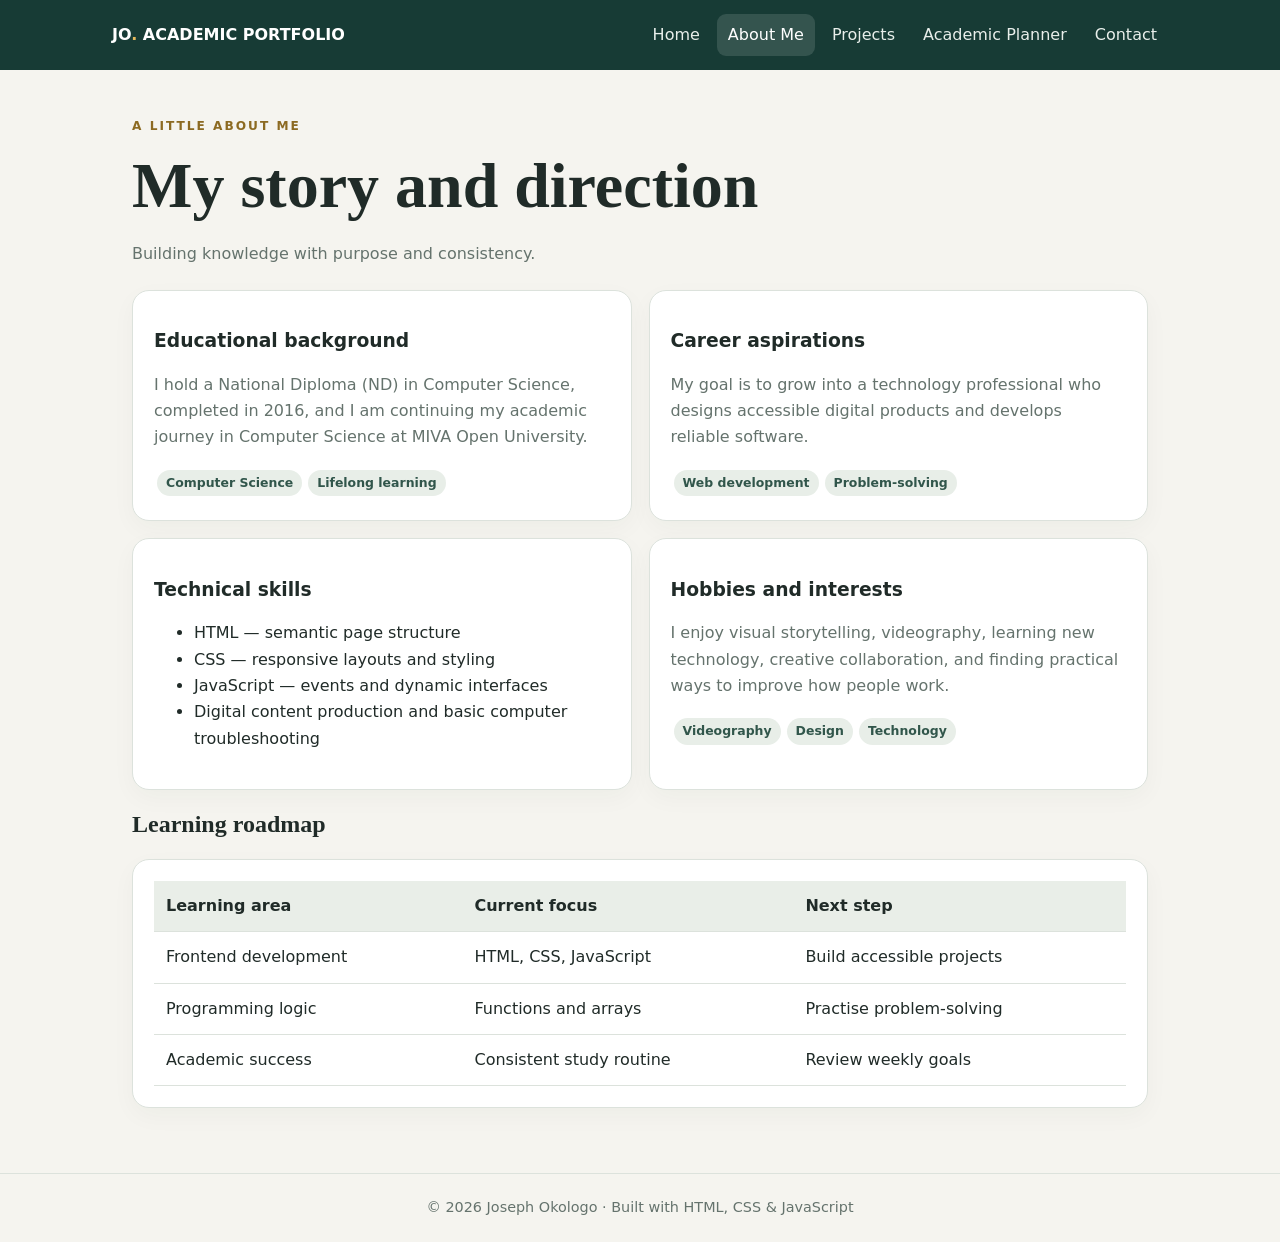
==== about.html @ a7e72e0b "Upload academic portfolio website files Add the HTML pages, responsive CSS stylesheet, and JavaScrip" ====
<!doctype html><html lang="en"><head><meta charset="utf-8"><meta name="viewport" content="width=device-width,initial-scale=1"><meta name="description" content="Joseph Okologo's academic portfolio and student planner"><title>About Me | Joseph Okologo</title><link rel="stylesheet" href="styles.css"><script src="script.js" defer></script></head><body><header><div class="nav"><div class="brand">JO<span>.</span> ACADEMIC PORTFOLIO</div><nav aria-label="Main navigation"><a href="index.html" >Home</a><a href="about.html" aria-current=page>About Me</a><a href="projects.html" >Projects</a><a href="planner.html" >Academic Planner</a><a href="contact.html" >Contact</a></nav></div></header><main class="container"><div class="section-head"><div class="eyebrow">A little about me</div><h1>My story and direction</h1><p class="muted">Building knowledge with purpose and consistency.</p></div><div class="grid2"><article class="card"><h3>Educational background</h3><p>I hold a National Diploma (ND) in Computer Science, completed in 2016, and I am continuing my academic journey in Computer Science at MIVA Open University.</p><span class="tag">Computer Science</span><span class="tag">Lifelong learning</span></article><article class="card"><h3>Career aspirations</h3><p>My goal is to grow into a technology professional who designs accessible digital products and develops reliable software.</p><span class="tag">Web development</span><span class="tag">Problem-solving</span></article><article class="card"><h3>Technical skills</h3><ul><li>HTML — semantic page structure</li><li>CSS — responsive layouts and styling</li><li>JavaScript — events and dynamic interfaces</li><li>Digital content production and basic computer troubleshooting</li></ul></article><article class="card"><h3>Hobbies and interests</h3><p>I enjoy visual storytelling, videography, learning new technology, creative collaboration, and finding practical ways to improve how people work.</p><span class="tag">Videography</span><span class="tag">Design</span><span class="tag">Technology</span></article></div><h2>Learning roadmap</h2><div class="panel table-wrap"><table><thead><tr><th>Learning area</th><th>Current focus</th><th>Next step</th></tr></thead><tbody><tr><td>Frontend development</td><td>HTML, CSS, JavaScript</td><td>Build accessible projects</td></tr><tr><td>Programming logic</td><td>Functions and arrays</td><td>Practise problem-solving</td></tr><tr><td>Academic success</td><td>Consistent study routine</td><td>Review weekly goals</td></tr></tbody></table></div></main><footer>© <span data-year></span> Joseph Okologo · Built with HTML, CSS & JavaScript</footer></body></html>
---- styles.css ----
*{box-sizing:border-box} :root{--green:#173b35;--gold:#e5b95c;--paper:#f5f4ef;--ink:#202b28;--muted:#65736d;--line:#dce2dc}body{margin:0;background:var(--paper);color:var(--ink);font:16px/1.65 Inter,system-ui,sans-serif}header{background:var(--green);color:#fff;position:sticky;top:0;z-index:5}.nav{max-width:1100px;margin:auto;padding:14px 22px;display:flex;align-items:center;justify-content:space-between;gap:16px;flex-wrap:wrap}.brand{font-weight:800}.brand span{color:var(--gold)}nav{display:flex;gap:6px;flex-wrap:wrap}nav a{color:#e9efeb;text-decoration:none;padding:8px 11px;border-radius:9px}nav a:hover,nav a[aria-current=page]{background:#ffffff20;color:#fff}.container{max-width:1060px;margin:auto;padding:38px 22px 65px}.hero{display:grid;grid-template-columns:1.25fr .75fr;gap:30px;align-items:center;padding:20px 0 38px}.eyebrow{text-transform:uppercase;letter-spacing:2px;font-size:.76rem;font-weight:800;color:#8c6a22}h1,h2,h3{line-height:1.2}h1,h2{font-family:Georgia,serif}h1{font-size:clamp(2.4rem,6vw,4rem);margin:12px 0}h1 em{color:#92702a;font-weight:400}.lead{font-size:1.1rem;color:var(--muted)}.portrait{min-height:300px;border-radius:24px;background:linear-gradient(145deg,#244c43,#102a25);display:grid;place-items:center;text-align:center;color:white;padding:25px}.avatar{width:125px;height:125px;border-radius:50%;background:var(--gold);color:var(--green);display:grid;place-items:center;margin:auto;font:700 2.8rem Georgia;border:5px solid #ffffff50}.actions{display:flex;gap:10px;flex-wrap:wrap;margin-top:22px}.btn{display:inline-block;border:0;border-radius:999px;padding:11px 18px;background:var(--green);color:#fff;font-weight:700;text-decoration:none;cursor:pointer}.btn.gold{background:var(--gold);color:#18221f}.btn:hover{opacity:.88;transform:translateY(-1px)}.grid2,.grid3,.stats{display:grid;gap:17px}.grid2{grid-template-columns:repeat(2,minmax(0,1fr))}.grid3{grid-template-columns:repeat(3,minmax(0,1fr))}.stats{grid-template-columns:repeat(3,1fr);margin:12px 0 32px}.card,.panel,.stat{background:white;border:1px solid var(--line);border-radius:17px;padding:21px;box-shadow:0 8px 24px #1a352509}.stat strong{display:block;font:700 1.8rem Georgia;color:var(--green)}.muted,.card p{color:var(--muted)}.section-head{margin:8px 0 22px}.section-head h1,.section-head h2{margin-bottom:7px}.tag{display:inline-block;padding:3px 9px;border-radius:99px;background:#e8eee8;color:#31564b;font-size:.78rem;font-weight:700;margin:3px}.project-art{height:130px;border-radius:12px;margin-bottom:14px;display:grid;place-items:center;font-size:2.4rem;background:linear-gradient(135deg,#e8d7aa,#f5eee0)}.green{background:linear-gradient(135deg,#21493e,#b7d1bf)}.blue{background:linear-gradient(135deg,#c7d9df,#edf2f3)}.link{color:#275b4c;font-weight:800}.field{display:flex;flex-direction:column;gap:6px;margin-bottom:14px}label{font-weight:700;font-size:.92rem}input,textarea{font:inherit;padding:12px;border:1px solid #cbd5ce;border-radius:10px;width:100%}textarea{min-height:120px;resize:vertical}.form-grid{display:grid;grid-template-columns:1fr 1fr;gap:0 15px}.full{grid-column:1/-1}.feedback{font-size:.9rem}.error{color:#b42318}.success{color:#24754c}.task-form{display:flex;gap:10px;margin-bottom:18px}.task-form input{flex:1}.task-list{list-style:none;padding:0;display:grid;gap:10px}.task{display:flex;align-items:center;gap:12px;padding:13px;border:1px solid var(--line);border-radius:12px;background:#fff}.task span{flex:1;overflow-wrap:anywhere}.task.done span{text-decoration:line-through;color:var(--muted)}.task input[type=checkbox]{width:18px;accent-color:var(--green)}.delete{border:0;background:#fbe8e6;color:#9b2c24;border-radius:8px;padding:7px 10px;cursor:pointer}.table-wrap{overflow:auto}table{width:100%;border-collapse:collapse;min-width:440px}td,th{text-align:left;padding:12px;border-bottom:1px solid var(--line)}th{background:#e9eee8}audio{width:100%}footer{text-align:center;border-top:1px solid var(--line);padding:22px;color:var(--muted);font-size:.9rem}@media(max-width:760px){.hero{grid-template-columns:1fr}.grid3{grid-template-columns:1fr}.grid2,.form-grid{grid-template-columns:1fr}.full{grid-column:auto}.stats{grid-template-columns:1fr}.task-form{flex-direction:column}.container{padding:26px 16px 48px}.nav{align-items:flex-start;flex-direction:column}nav{overflow-x:auto;flex-wrap:nowrap;width:100%}nav a{white-space:nowrap}}
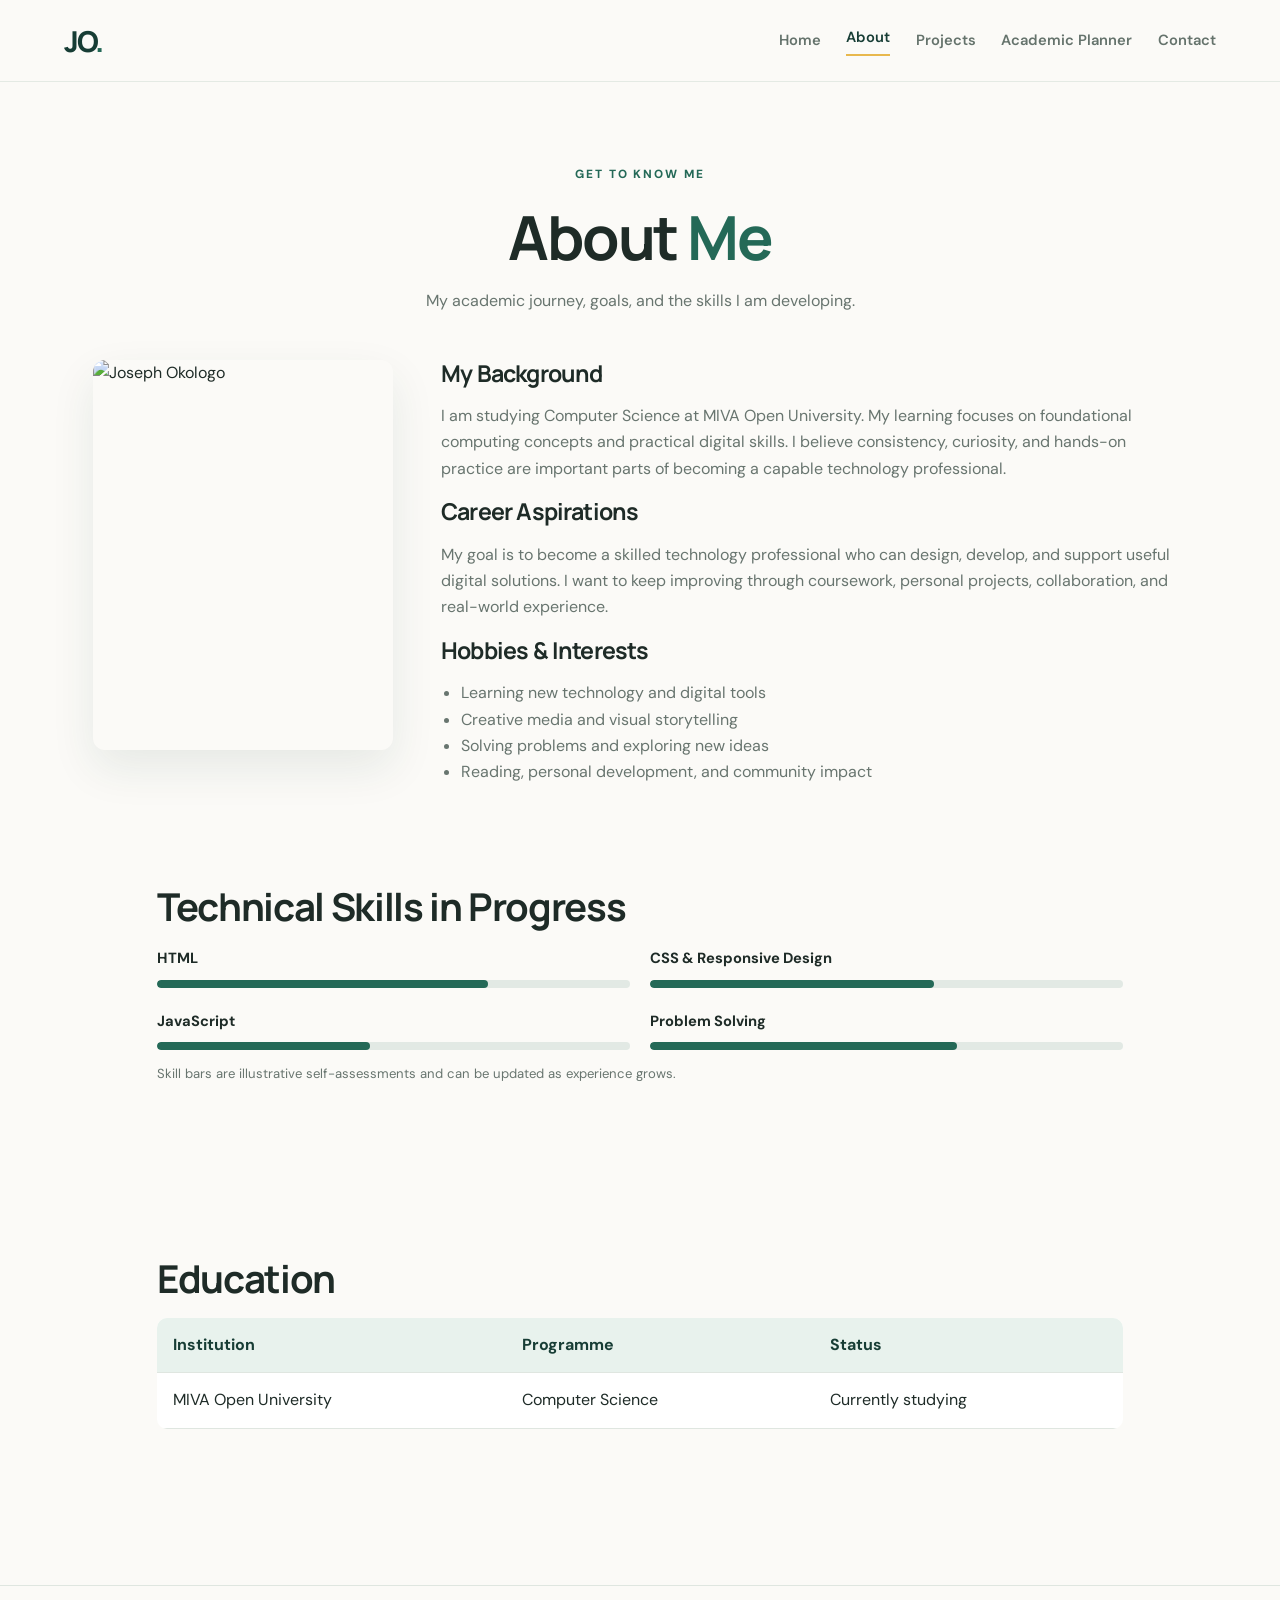
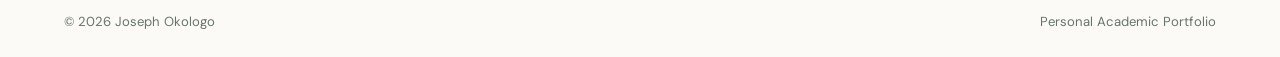
==== commit 757be38f: "Upload academic portfolio website files" ====
--- a/about.html
+++ b/about.html
@@ -1 +1 @@
-<!doctype html><html lang="en"><head><meta charset="utf-8"><meta name="viewport" content="width=device-width,initial-scale=1"><meta name="description" content="Joseph Okologo's academic portfolio and student planner"><title>About Me | Joseph Okologo</title><link rel="stylesheet" href="styles.css"><script src="script.js" defer></script></head><body><header><div class="nav"><div class="brand">JO<span>.</span> ACADEMIC PORTFOLIO</div><nav aria-label="Main navigation"><a href="index.html" >Home</a><a href="about.html" aria-current=page>About Me</a><a href="projects.html" >Projects</a><a href="planner.html" >Academic Planner</a><a href="contact.html" >Contact</a></nav></div></header><main class="container"><div class="section-head"><div class="eyebrow">A little about me</div><h1>My story and direction</h1><p class="muted">Building knowledge with purpose and consistency.</p></div><div class="grid2"><article class="card"><h3>Educational background</h3><p>I hold a National Diploma (ND) in Computer Science, completed in 2016, and I am continuing my academic journey in Computer Science at MIVA Open University.</p><span class="tag">Computer Science</span><span class="tag">Lifelong learning</span></article><article class="card"><h3>Career aspirations</h3><p>My goal is to grow into a technology professional who designs accessible digital products and develops reliable software.</p><span class="tag">Web development</span><span class="tag">Problem-solving</span></article><article class="card"><h3>Technical skills</h3><ul><li>HTML — semantic page structure</li><li>CSS — responsive layouts and styling</li><li>JavaScript — events and dynamic interfaces</li><li>Digital content production and basic computer troubleshooting</li></ul></article><article class="card"><h3>Hobbies and interests</h3><p>I enjoy visual storytelling, videography, learning new technology, creative collaboration, and finding practical ways to improve how people work.</p><span class="tag">Videography</span><span class="tag">Design</span><span class="tag">Technology</span></article></div><h2>Learning roadmap</h2><div class="panel table-wrap"><table><thead><tr><th>Learning area</th><th>Current focus</th><th>Next step</th></tr></thead><tbody><tr><td>Frontend development</td><td>HTML, CSS, JavaScript</td><td>Build accessible projects</td></tr><tr><td>Programming logic</td><td>Functions and arrays</td><td>Practise problem-solving</td></tr><tr><td>Academic success</td><td>Consistent study routine</td><td>Review weekly goals</td></tr></tbody></table></div></main><footer>© <span data-year></span> Joseph Okologo · Built with HTML, CSS & JavaScript</footer></body></html>+<!doctype html><html lang="en"><head><meta charset="utf-8"><meta name="viewport" content="width=device-width, initial-scale=1"><title>About Me | Joseph Okologo</title><link rel="stylesheet" href="styles.css"><script src="script.js" defer></script></head><body><header class="site-header"><a class="brand" href="index.html">JO<span>.</span></a><button class="menu-toggle" aria-label="Toggle navigation" aria-expanded="false">☰</button><nav class="nav"><a href="index.html">Home</a><a class="active" href="about.html">About</a><a href="projects.html">Projects</a><a href="planner.html">Academic Planner</a><a href="contact.html">Contact</a></nav></header><main class="page-main"><section class="page-intro"><p class="eyebrow">GET TO KNOW ME</p><h1>About <span>Me</span></h1><p>My academic journey, goals, and the skills I am developing.</p></section><section class="profile-layout"><img class="about-portrait" src="assets/joseph.jpeg" alt="Joseph Okologo"><div><h2>My Background</h2><p>I am studying Computer Science at MIVA Open University. My learning focuses on foundational computing concepts and practical digital skills. I believe consistency, curiosity, and hands-on practice are important parts of becoming a capable technology professional.</p><h2>Career Aspirations</h2><p>My goal is to become a skilled technology professional who can design, develop, and support useful digital solutions. I want to keep improving through coursework, personal projects, collaboration, and real-world experience.</p><h2>Hobbies & Interests</h2><ul class="clean-list"><li>Learning new technology and digital tools</li><li>Creative media and visual storytelling</li><li>Solving problems and exploring new ideas</li><li>Reading, personal development, and community impact</li></ul></div></section><section class="section"><h2>Technical Skills in Progress</h2><div class="skill-list"><div><span>HTML</span><div class="skill-track"><i style="width:70%"></i></div></div><div><span>CSS & Responsive Design</span><div class="skill-track"><i style="width:60%"></i></div></div><div><span>JavaScript</span><div class="skill-track"><i style="width:45%"></i></div></div><div><span>Problem Solving</span><div class="skill-track"><i style="width:65%"></i></div></div></div><p class="small-note">Skill bars are illustrative self-assessments and can be updated as experience grows.</p></section><section class="section"><h2>Education</h2><div class="table-wrap"><table><thead><tr><th>Institution</th><th>Programme</th><th>Status</th></tr></thead><tbody><tr><td>MIVA Open University</td><td>Computer Science</td><td>Currently studying</td></tr></tbody></table></div></section></main><footer class="footer"><span>© <span data-year></span> Joseph Okologo</span><span>Personal Academic Portfolio</span></footer></body></html>
--- a/styles.css
+++ b/styles.css
@@ -1 +1,2 @@
-*{box-sizing:border-box} :root{--green:#173b35;--gold:#e5b95c;--paper:#f5f4ef;--ink:#202b28;--muted:#65736d;--line:#dce2dc}body{margin:0;background:var(--paper);color:var(--ink);font:16px/1.65 Inter,system-ui,sans-serif}header{background:var(--green);color:#fff;position:sticky;top:0;z-index:5}.nav{max-width:1100px;margin:auto;padding:14px 22px;display:flex;align-items:center;justify-content:space-between;gap:16px;flex-wrap:wrap}.brand{font-weight:800}.brand span{color:var(--gold)}nav{display:flex;gap:6px;flex-wrap:wrap}nav a{color:#e9efeb;text-decoration:none;padding:8px 11px;border-radius:9px}nav a:hover,nav a[aria-current=page]{background:#ffffff20;color:#fff}.container{max-width:1060px;margin:auto;padding:38px 22px 65px}.hero{display:grid;grid-template-columns:1.25fr .75fr;gap:30px;align-items:center;padding:20px 0 38px}.eyebrow{text-transform:uppercase;letter-spacing:2px;font-size:.76rem;font-weight:800;color:#8c6a22}h1,h2,h3{line-height:1.2}h1,h2{font-family:Georgia,serif}h1{font-size:clamp(2.4rem,6vw,4rem);margin:12px 0}h1 em{color:#92702a;font-weight:400}.lead{font-size:1.1rem;color:var(--muted)}.portrait{min-height:300px;border-radius:24px;background:linear-gradient(145deg,#244c43,#102a25);display:grid;place-items:center;text-align:center;color:white;padding:25px}.avatar{width:125px;height:125px;border-radius:50%;background:var(--gold);color:var(--green);display:grid;place-items:center;margin:auto;font:700 2.8rem Georgia;border:5px solid #ffffff50}.actions{display:flex;gap:10px;flex-wrap:wrap;margin-top:22px}.btn{display:inline-block;border:0;border-radius:999px;padding:11px 18px;background:var(--green);color:#fff;font-weight:700;text-decoration:none;cursor:pointer}.btn.gold{background:var(--gold);color:#18221f}.btn:hover{opacity:.88;transform:translateY(-1px)}.grid2,.grid3,.stats{display:grid;gap:17px}.grid2{grid-template-columns:repeat(2,minmax(0,1fr))}.grid3{grid-template-columns:repeat(3,minmax(0,1fr))}.stats{grid-template-columns:repeat(3,1fr);margin:12px 0 32px}.card,.panel,.stat{background:white;border:1px solid var(--line);border-radius:17px;padding:21px;box-shadow:0 8px 24px #1a352509}.stat strong{display:block;font:700 1.8rem Georgia;color:var(--green)}.muted,.card p{color:var(--muted)}.section-head{margin:8px 0 22px}.section-head h1,.section-head h2{margin-bottom:7px}.tag{display:inline-block;padding:3px 9px;border-radius:99px;background:#e8eee8;color:#31564b;font-size:.78rem;font-weight:700;margin:3px}.project-art{height:130px;border-radius:12px;margin-bottom:14px;display:grid;place-items:center;font-size:2.4rem;background:linear-gradient(135deg,#e8d7aa,#f5eee0)}.green{background:linear-gradient(135deg,#21493e,#b7d1bf)}.blue{background:linear-gradient(135deg,#c7d9df,#edf2f3)}.link{color:#275b4c;font-weight:800}.field{display:flex;flex-direction:column;gap:6px;margin-bottom:14px}label{font-weight:700;font-size:.92rem}input,textarea{font:inherit;padding:12px;border:1px solid #cbd5ce;border-radius:10px;width:100%}textarea{min-height:120px;resize:vertical}.form-grid{display:grid;grid-template-columns:1fr 1fr;gap:0 15px}.full{grid-column:1/-1}.feedback{font-size:.9rem}.error{color:#b42318}.success{color:#24754c}.task-form{display:flex;gap:10px;margin-bottom:18px}.task-form input{flex:1}.task-list{list-style:none;padding:0;display:grid;gap:10px}.task{display:flex;align-items:center;gap:12px;padding:13px;border:1px solid var(--line);border-radius:12px;background:#fff}.task span{flex:1;overflow-wrap:anywhere}.task.done span{text-decoration:line-through;color:var(--muted)}.task input[type=checkbox]{width:18px;accent-color:var(--green)}.delete{border:0;background:#fbe8e6;color:#9b2c24;border-radius:8px;padding:7px 10px;cursor:pointer}.table-wrap{overflow:auto}table{width:100%;border-collapse:collapse;min-width:440px}td,th{text-align:left;padding:12px;border-bottom:1px solid var(--line)}th{background:#e9eee8}audio{width:100%}footer{text-align:center;border-top:1px solid var(--line);padding:22px;color:var(--muted);font-size:.9rem}@media(max-width:760px){.hero{grid-template-columns:1fr}.grid3{grid-template-columns:1fr}.grid2,.form-grid{grid-template-columns:1fr}.full{grid-column:auto}.stats{grid-template-columns:1fr}.task-form{flex-direction:column}.container{padding:26px 16px 48px}.nav{align-items:flex-start;flex-direction:column}nav{overflow-x:auto;flex-wrap:nowrap;width:100%}nav a{white-space:nowrap}}
+@import url('https://fonts.googleapis.com/css2?family=DM+Sans:wght@400;500;600;700&family=Manrope:wght@400;500;600;700;800&display=swap');
+:root{--green:#173d35;--green2:#246957;--mint:#e8f2ed;--gold:#e8b84d;--ink:#1e2b27;--muted:#68756f;--paper:#fbfaf7;--line:#dfe6e0;--white:#fff;--shadow:0 18px 45px rgba(23,61,53,.09)}*{box-sizing:border-box}html{scroll-behavior:smooth}body{margin:0;background:var(--paper);color:var(--ink);font-family:'DM Sans',Arial,sans-serif;line-height:1.65}h1,h2,h3{font-family:Manrope,'DM Sans',sans-serif;line-height:1.18;letter-spacing:-.035em}h1{font-size:clamp(2.5rem,6vw,4.7rem);margin:.4rem 0 1rem}h2{font-size:clamp(1.65rem,3vw,2.5rem);margin:.4rem 0 1rem}h3{font-size:1.25rem}p{color:var(--muted)}a{color:inherit;text-decoration:none}.site-header{height:82px;padding:0 max(5vw,24px);display:flex;align-items:center;justify-content:space-between;background:rgba(251,250,247,.94);border-bottom:1px solid rgba(223,230,224,.8);position:sticky;top:0;z-index:20;backdrop-filter:blur(14px)}.brand{font:800 1.8rem Manrope,sans-serif;color:var(--green);letter-spacing:-.08em}.brand span,h1 span{color:var(--green2)}.nav{display:flex;align-items:center;gap:1.6rem}.nav a{font-size:.92rem;font-weight:600;color:#65736c;transition:color .2s}.nav a:hover,.nav a.active{color:var(--green)}.nav a.active:after{content:'';display:block;height:2px;background:var(--gold);margin-top:5px}.menu-toggle{display:none;background:none;border:0;font-size:1.5rem;color:var(--green)}main{min-height:65vh}.hero{max-width:1180px;margin:auto;padding:80px 28px 86px;display:grid;grid-template-columns:1.2fr .8fr;gap:5rem;align-items:center;min-height:570px}.eyebrow{font-size:.74rem;letter-spacing:.16em;font-weight:800;color:var(--green2);margin:0 0 1rem}.hero .lead{font-size:1.15rem;max-width:570px}.actions{display:flex;gap:12px;flex-wrap:wrap;margin-top:2rem}.button{display:inline-flex;align-items:center;justify-content:center;border:1px solid var(--green);background:var(--green);color:white;border-radius:7px;padding:12px 19px;font:700 .92rem 'DM Sans',sans-serif;cursor:pointer;transition:transform .2s,background .2s}.button:hover{background:var(--green2);transform:translateY(-2px)}.button-outline{background:transparent;color:var(--green)}.button-outline:hover{color:white}.portrait-wrap{position:relative;max-width:390px;justify-self:center}.portrait-wrap:before{content:'';position:absolute;inset:22px -20px -20px 20px;background:var(--gold);border-radius:180px 180px 20px 20px;opacity:.9}.portrait{position:relative;display:block;width:100%;height:470px;object-fit:cover;object-position:center 25%;border-radius:180px 180px 20px 20px;box-shadow:var(--shadow)}.section{padding:76px max(5vw,24px);max-width:1250px;margin:auto}.section-heading{text-align:center;max-width:680px;margin:0 auto 2.5rem}.section-heading p:last-child{max-width:590px;margin:0 auto}.cards{display:grid;gap:20px}.three{grid-template-columns:repeat(3,minmax(0,1fr))}.card{background:white;border:1px solid var(--line);border-radius:14px;overflow:hidden;box-shadow:0 5px 18px rgba(23,61,53,.035);transition:transform .25s,box-shadow .25s}.card:hover{transform:translateY(-5px);box-shadow:var(--shadow)}.card:not(.project-card){padding:28px}.card-icon{display:grid;place-items:center;width:42px;height:42px;background:var(--mint);color:var(--green);border-radius:10px;font-size:1.4rem}.card p{font-size:.95rem}.text-link{font-weight:800;color:var(--green2);font-size:.92rem}.text-link:hover{text-decoration:underline}.tinted{background:var(--mint);max-width:none;padding-left:max(5vw,24px);padding-right:max(5vw,24px)}.split{max-width:1100px;margin:auto;display:grid;grid-template-columns:1fr 1fr;gap:5rem;align-items:center}.quote-card{background:var(--green);padding:35px;border-radius:14px;color:white}.quote-card p{font:600 1.35rem/1.5 Manrope,sans-serif;color:white}.quote-card span{color:#d5e5dd;font-size:.9rem}.footer{display:flex;justify-content:space-between;gap:1rem;padding:25px max(5vw,24px);border-top:1px solid var(--line);font-size:.82rem;color:var(--muted)}.page-main{max-width:1150px;margin:auto;padding:55px 28px 80px}.page-intro{text-align:center;padding:28px 0 45px}.page-intro h1{font-size:clamp(2.4rem,5vw,3.8rem)}.page-intro p:last-child{max-width:650px;margin:0 auto}.profile-layout{display:grid;grid-template-columns:300px 1fr;gap:3rem;align-items:start}.about-portrait{width:100%;height:390px;object-fit:cover;object-position:center 20%;border-radius:12px;box-shadow:var(--shadow)}.profile-layout h2{font-size:1.45rem;margin-top:0}.profile-layout p{margin-top:0}.clean-list{color:var(--muted);padding-left:1.25rem}.skill-list{display:grid;grid-template-columns:1fr 1fr;gap:20px}.skill-list span{font-weight:700;font-size:.92rem}.skill-track{height:8px;background:#e2e9e4;border-radius:20px;margin-top:8px;overflow:hidden}.skill-track i{display:block;height:100%;background:var(--green2);border-radius:20px}.small-note{font-size:.82rem}.table-wrap{overflow-x:auto}table{border-collapse:collapse;width:100%;background:white;border-radius:10px;overflow:hidden}th,td{text-align:left;padding:14px 16px;border-bottom:1px solid var(--line)}th{background:var(--mint);color:var(--green)}.project-grid{margin-bottom:40px}.project-art{height:210px;padding:20px;position:relative;display:flex;align-items:center;justify-content:center;overflow:hidden}.project-art>span{position:absolute;top:12px;left:16px;font-size:.8rem;font-weight:800;opacity:.7}.art-one{background:#e4eee8}.art-two{background:#f5e8c8}.art-three{background:#e8e7f2}.mini-window,.task-demo,.form-demo{background:white;border-radius:10px;box-shadow:0 12px 30px #183d3520;padding:18px;width:65%;min-height:115px}.mini-window b{display:block;color:var(--green);font-size:1.5rem;margin-bottom:12px}.mini-window i,.form-demo i{display:block;height:7px;background:#dce6df;border-radius:6px;margin:8px 0;width:85%}.mini-window i:last-child{width:55%}.task-demo{width:75%;font-size:.8rem}.task-demo p{margin:7px 0;color:#52635e}.form-demo b{display:block;color:var(--green2);margin-top:15px}.project-content{padding:22px}.project-content h2{font-size:1.35rem}.project-content p:not(.eyebrow){font-size:.91rem}.learning-video{display:block;width:min(100%,700px);max-height:390px;background:#111;border-radius:12px;margin:20px auto 8px}.section.tinted h2,.section.tinted>p{text-align:center}.planner-panel{max-width:800px;margin:0 auto;background:white;border:1px solid var(--line);padding:clamp(20px,4vw,38px);border-radius:16px;box-shadow:var(--shadow)}.planner-top{display:flex;justify-content:space-between;gap:1rem;align-items:center}.planner-top h2{font-size:1.6rem;margin-bottom:.3rem}.muted{font-size:.9rem;margin-top:0}.task-count{background:var(--mint);border-radius:10px;padding:10px 16px;text-align:center;min-width:86px}.task-count strong,.task-count span{display:block}.task-count strong{font-size:1.4rem;color:var(--green)}.task-count span{font-size:.75rem;color:var(--muted)}.task-form{margin:25px 0}.task-form label,.form-field label{display:block;font-size:.9rem;font-weight:700;margin-bottom:7px}.input-row{display:flex;gap:10px}input,textarea{width:100%;border:1px solid #cfdad2;border-radius:7px;padding:12px 13px;font:inherit;color:var(--ink);background:#fff}input:focus,textarea:focus{outline:2px solid #a5c7b7;border-color:var(--green2)}.input-row input{flex:1;min-width:0}.planner-filters{display:flex;gap:8px;border-bottom:1px solid var(--line);padding-bottom:14px}.filter-button{background:transparent;border:1px solid var(--line);border-radius:20px;padding:7px 13px;color:var(--muted);cursor:pointer}.filter-button.active{background:var(--green);color:white;border-color:var(--green)}.task-list{list-style:none;margin:0;padding:0}.task-item{display:flex;align-items:center;gap:12px;padding:14px 3px;border-bottom:1px solid #edf0ed}.task-item input[type=checkbox]{width:18px;height:18px;accent-color:var(--green);flex-shrink:0}.task-text{flex:1;overflow-wrap:anywhere}.task-item.completed .task-text{text-decoration:line-through;color:#8b9790}.delete-task{border:0;background:#f9e9e6;color:#963c2f;border-radius:6px;padding:7px 10px;cursor:pointer}.empty-state{text-align:center;padding:25px;color:var(--muted)}.clear-button{border:0;background:none;padding:12px 0;cursor:pointer}.contact-layout{display:grid;grid-template-columns:.8fr 1.2fr;gap:4rem;align-items:start}.contact-copy h2{font-size:1.8rem}.contact-note{background:var(--mint);border-radius:10px;padding:18px;margin-top:25px}.contact-note ul{padding-left:20px;color:var(--muted);margin-bottom:0}.contact-form{background:white;border:1px solid var(--line);padding:28px;border-radius:14px;box-shadow:var(--shadow)}.form-field{margin-bottom:17px}.form-field textarea{resize:vertical}.field-error{display:block;color:#a13f35;font-size:.8rem;min-height:1.1em}.invalid{border-color:#b94c42}.form-feedback{font-weight:700;font-size:.92rem}.form-feedback.success{color:var(--green2)}.form-feedback.error{color:#a13f35}@media(max-width:800px){.site-header{height:70px}.menu-toggle{display:block}.nav{display:none;position:absolute;top:69px;left:0;right:0;background:var(--paper);padding:18px 24px 24px;box-shadow:var(--shadow);flex-direction:column;align-items:flex-start;gap:14px}.nav.open{display:flex}.nav a.active:after{display:none}.hero{grid-template-columns:1fr;gap:2.5rem;padding-top:55px;text-align:center}.hero .lead{margin-left:auto;margin-right:auto}.actions{justify-content:center}.portrait-wrap{width:min(78%,340px);grid-row:1}.portrait{height:390px}.three{grid-template-columns:1fr}.split,.profile-layout,.contact-layout{grid-template-columns:1fr;gap:2rem}.about-portrait{max-width:320px;height:360px}.skill-list{grid-template-columns:1fr}.project-art{height:190px}.page-main{padding-top:35px}.footer{flex-direction:column;gap:3px}.section{padding-top:55px;padding-bottom:55px}}@media(max-width:480px){.input-row{flex-direction:column}.input-row .button{width:100%}.planner-top{align-items:flex-start}.planner-filters{flex-wrap:wrap}.contact-form{padding:20px}.portrait{height:340px}.quote-card{padding:25px}}
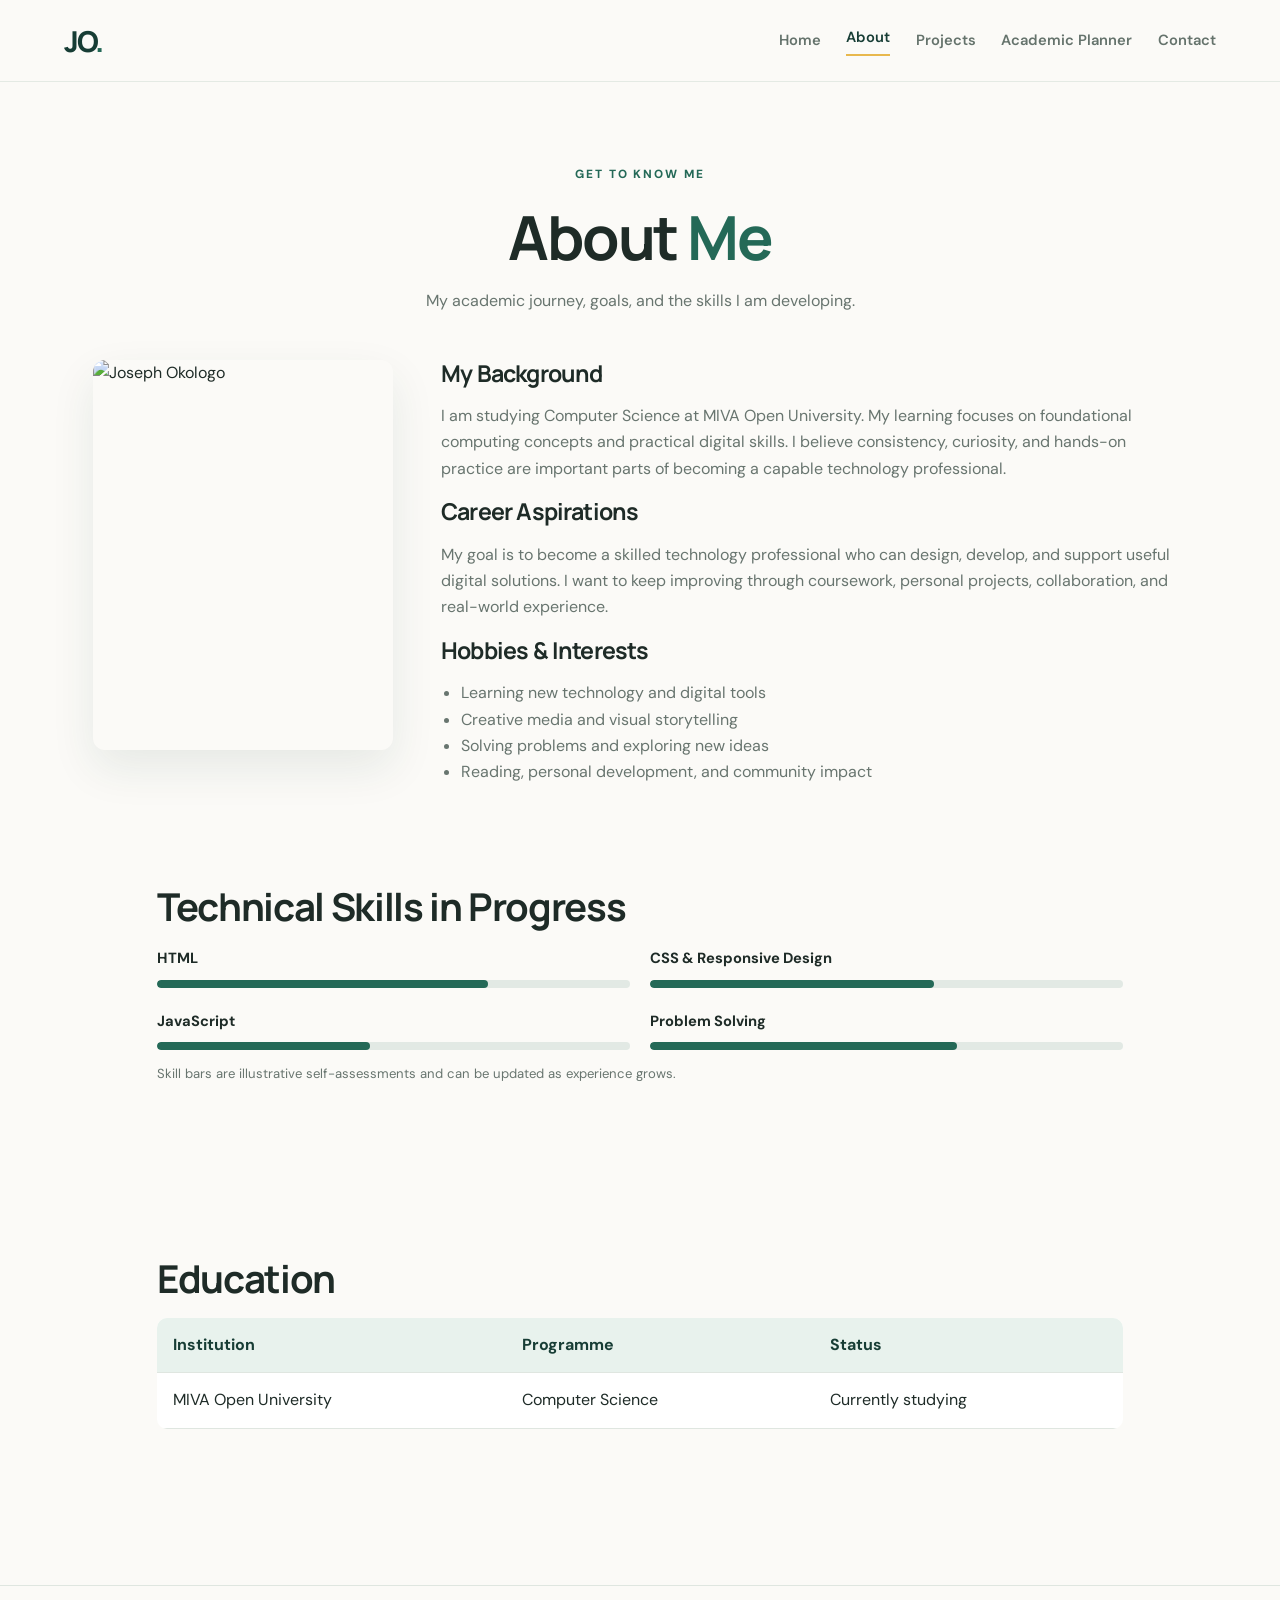
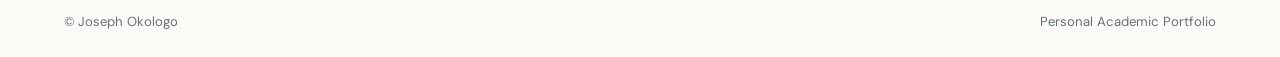
==== commit d2c4fa93: "Update about.html" ====
--- a/about.html
+++ b/about.html
@@ -1 +1 @@
-<!doctype html><html lang="en"><head><meta charset="utf-8"><meta name="viewport" content="width=device-width, initial-scale=1"><title>About Me | Joseph Okologo</title><link rel="stylesheet" href="styles.css"><script src="script.js" defer></script></head><body><header class="site-header"><a class="brand" href="index.html">JO<span>.</span></a><button class="menu-toggle" aria-label="Toggle navigation" aria-expanded="false">☰</button><nav class="nav"><a href="index.html">Home</a><a class="active" href="about.html">About</a><a href="projects.html">Projects</a><a href="planner.html">Academic Planner</a><a href="contact.html">Contact</a></nav></header><main class="page-main"><section class="page-intro"><p class="eyebrow">GET TO KNOW ME</p><h1>About <span>Me</span></h1><p>My academic journey, goals, and the skills I am developing.</p></section><section class="profile-layout"><img class="about-portrait" src="assets/joseph.jpeg" alt="Joseph Okologo"><div><h2>My Background</h2><p>I am studying Computer Science at MIVA Open University. My learning focuses on foundational computing concepts and practical digital skills. I believe consistency, curiosity, and hands-on practice are important parts of becoming a capable technology professional.</p><h2>Career Aspirations</h2><p>My goal is to become a skilled technology professional who can design, develop, and support useful digital solutions. I want to keep improving through coursework, personal projects, collaboration, and real-world experience.</p><h2>Hobbies & Interests</h2><ul class="clean-list"><li>Learning new technology and digital tools</li><li>Creative media and visual storytelling</li><li>Solving problems and exploring new ideas</li><li>Reading, personal development, and community impact</li></ul></div></section><section class="section"><h2>Technical Skills in Progress</h2><div class="skill-list"><div><span>HTML</span><div class="skill-track"><i style="width:70%"></i></div></div><div><span>CSS & Responsive Design</span><div class="skill-track"><i style="width:60%"></i></div></div><div><span>JavaScript</span><div class="skill-track"><i style="width:45%"></i></div></div><div><span>Problem Solving</span><div class="skill-track"><i style="width:65%"></i></div></div></div><p class="small-note">Skill bars are illustrative self-assessments and can be updated as experience grows.</p></section><section class="section"><h2>Education</h2><div class="table-wrap"><table><thead><tr><th>Institution</th><th>Programme</th><th>Status</th></tr></thead><tbody><tr><td>MIVA Open University</td><td>Computer Science</td><td>Currently studying</td></tr></tbody></table></div></section></main><footer class="footer"><span>© <span data-year></span> Joseph Okologo</span><span>Personal Academic Portfolio</span></footer></body></html>
+<!doctype html><html lang="en"><head><meta charset="utf-8"><meta name="viewport" content="width=device-width, initial-scale=1"><title>About Me | Joseph Okologo</title><link rel="stylesheet" href="styles.css"><script src="assets/joseph.jpeg" defer></script></head><body><header class="site-header"><a class="brand" href="index.html">JO<span>.</span></a><button class="menu-toggle" aria-label="Toggle navigation" aria-expanded="false">☰</button><nav class="nav"><a href="index.html">Home</a><a class="active" href="about.html">About</a><a href="projects.html">Projects</a><a href="planner.html">Academic Planner</a><a href="contact.html">Contact</a></nav></header><main class="page-main"><section class="page-intro"><p class="eyebrow">GET TO KNOW ME</p><h1>About <span>Me</span></h1><p>My academic journey, goals, and the skills I am developing.</p></section><section class="profile-layout"><img class="about-portrait" src="assets/joseph.jpeg" alt="Joseph Okologo"><div><h2>My Background</h2><p>I am studying Computer Science at MIVA Open University. My learning focuses on foundational computing concepts and practical digital skills. I believe consistency, curiosity, and hands-on practice are important parts of becoming a capable technology professional.</p><h2>Career Aspirations</h2><p>My goal is to become a skilled technology professional who can design, develop, and support useful digital solutions. I want to keep improving through coursework, personal projects, collaboration, and real-world experience.</p><h2>Hobbies & Interests</h2><ul class="clean-list"><li>Learning new technology and digital tools</li><li>Creative media and visual storytelling</li><li>Solving problems and exploring new ideas</li><li>Reading, personal development, and community impact</li></ul></div></section><section class="section"><h2>Technical Skills in Progress</h2><div class="skill-list"><div><span>HTML</span><div class="skill-track"><i style="width:70%"></i></div></div><div><span>CSS & Responsive Design</span><div class="skill-track"><i style="width:60%"></i></div></div><div><span>JavaScript</span><div class="skill-track"><i style="width:45%"></i></div></div><div><span>Problem Solving</span><div class="skill-track"><i style="width:65%"></i></div></div></div><p class="small-note">Skill bars are illustrative self-assessments and can be updated as experience grows.</p></section><section class="section"><h2>Education</h2><div class="table-wrap"><table><thead><tr><th>Institution</th><th>Programme</th><th>Status</th></tr></thead><tbody><tr><td>MIVA Open University</td><td>Computer Science</td><td>Currently studying</td></tr></tbody></table></div></section></main><footer class="footer"><span>© <span data-year></span> Joseph Okologo</span><span>Personal Academic Portfolio</span></footer></body></html>
